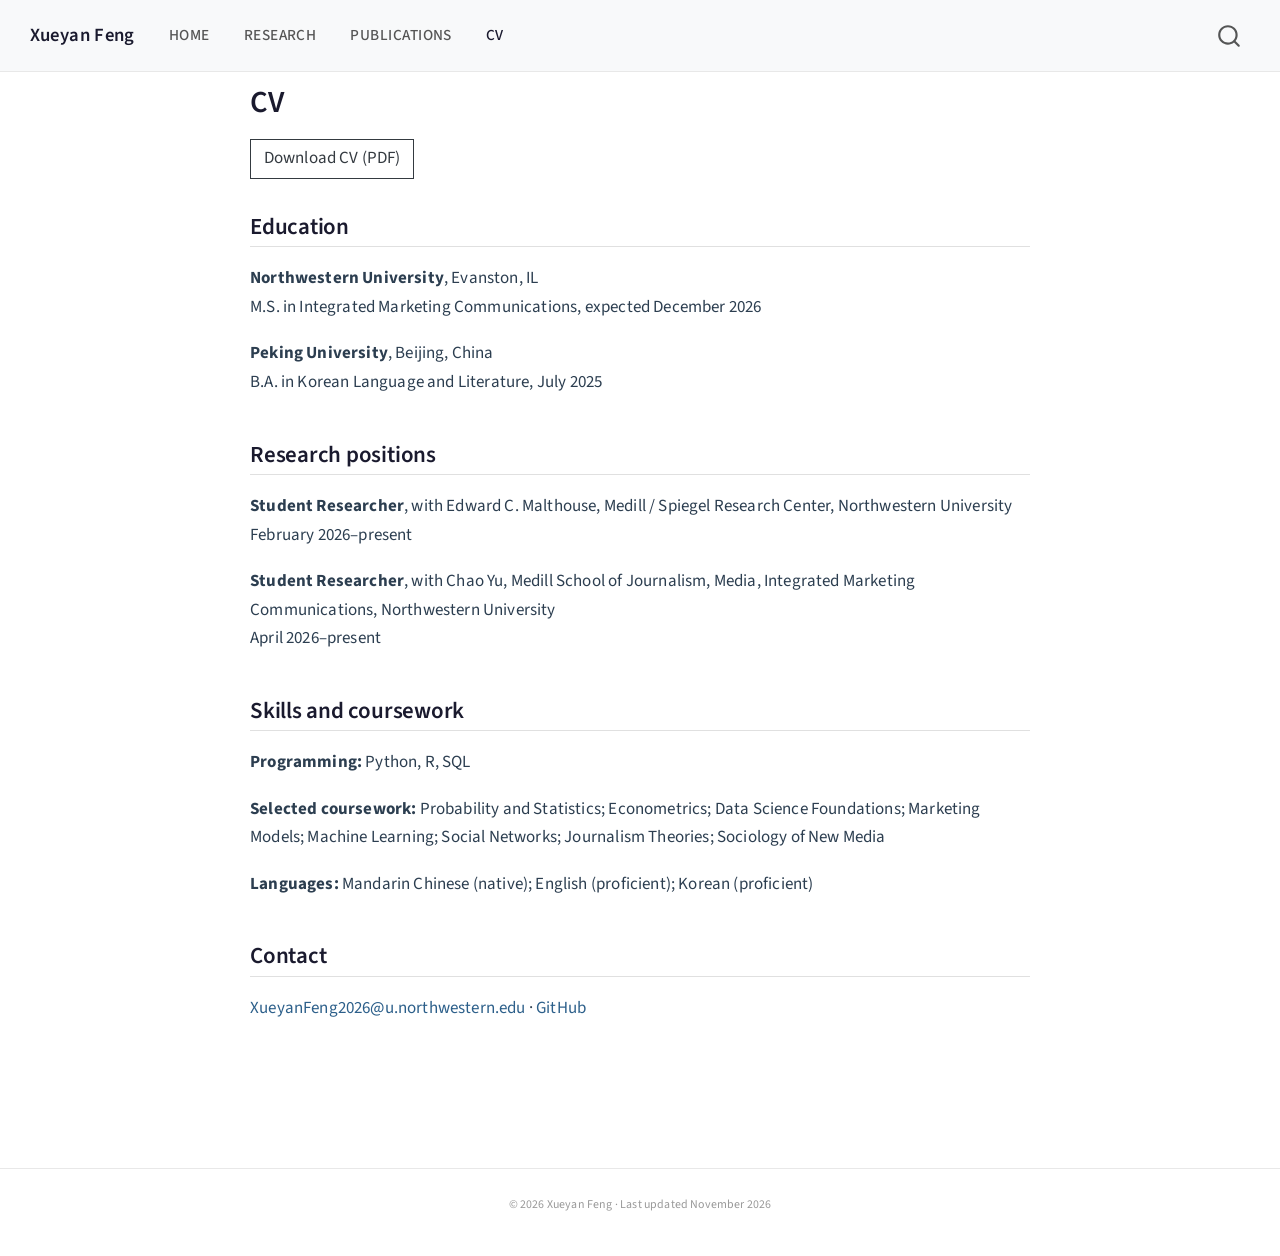
==== cv.html @ 7c557d9b "Publish academic website Co-Authored-By: Claude Opus 5.5 <noreply@anthropic.com> Claude-Session: htt" ====
<!DOCTYPE html>
<html xmlns="http://www.w3.org/1999/xhtml" lang="en" xml:lang="en"><head>

<meta charset="utf-8">
<meta name="generator" content="quarto-1.11.9">

<meta name="viewport" content="width=device-width, initial-scale=1.0, user-scalable=yes">


<title>CV – Xueyan Feng</title>
<style>
/* Default styles provided by pandoc.
** See https://pandoc.org/MANUAL.html#variables-for-html for config info.
*/
span.smallcaps{font-variant: small-caps;}
div.columns{display: flex; gap: 1.5em;}
div.column{flex: auto;}
@media screen {
div.columns{gap: min(4vw, 1.5em);}
div.column{overflow-x: auto;}
}
div.hanging-indent{margin-left: 1.5em; text-indent: -1.5em;}
ul.task-list{list-style: none;}
ul.task-list li input[type="checkbox"] {
  width: 0.8em;
  margin: 0 0.8em 0.2em -1em; /* quarto-specific, see https://github.com/quarto-dev/quarto-cli/issues/4556 */ 
  vertical-align: middle;
}
</style>


<script src="site_libs/quarto-nav/quarto-nav.js"></script>
<script src="site_libs/quarto-nav/headroom.min.js"></script>
<script src="site_libs/clipboard/clipboard.min.js"></script>
<script src="site_libs/quarto-search/autocomplete.umd.js"></script>
<script src="site_libs/quarto-search/fuse.min.js"></script>
<script src="site_libs/quarto-search/quarto-search.js"></script>
<meta name="quarto:offset" content="./">
<script src="site_libs/quarto-html/quarto.js" type="module"></script>
<script src="site_libs/quarto-html/tabsets/tabsets.js" type="module"></script>
<script src="site_libs/quarto-html/scrollable-regions/scrollable-regions.js" type="module"></script>
<script src="site_libs/quarto-html/popper.min.js"></script>
<script src="site_libs/quarto-html/tippy.umd.min.js"></script>
<script src="site_libs/quarto-html/anchor.min.js"></script>
<link href="site_libs/quarto-html/tippy.css" rel="stylesheet">
<link href="site_libs/quarto-html/quarto-syntax-highlighting-63b5708e65d6cd79cd7618c58d0c21e7.css" rel="stylesheet" id="quarto-text-highlighting-styles">
<script src="site_libs/bootstrap/bootstrap.min.js"></script>
<link href="site_libs/bootstrap/bootstrap-icons.css" rel="stylesheet">
<link href="site_libs/bootstrap/bootstrap-f89d68873f5cbb4ab34755326dc556c0.min.css" rel="stylesheet" append-hash="true" id="quarto-bootstrap" data-mode="light">
<script id="quarto-search-options" type="application/json">{
  "location": "navbar",
  "copy-button": false,
  "collapse-after": 3,
  "panel-placement": "end",
  "type": "overlay",
  "limit": 50,
  "keyboard-shortcut": [
    "f",
    "/",
    "s"
  ],
  "show-item-context": false,
  "language": {
    "search-no-results-text": "No results",
    "search-matching-documents-text": "matching documents",
    "search-copy-link-title": "Copy link to search",
    "search-hide-matches-text": "Hide additional matches",
    "search-more-match-text": "more match in this document",
    "search-more-matches-text": "more matches in this document",
    "search-clear-button-title": "Clear",
    "search-text-placeholder": "",
    "search-detached-cancel-button-title": "Cancel",
    "search-submit-button-title": "Submit",
    "search-label": "Search"
  }
}</script>


<link rel="stylesheet" href="styles.css">
<meta property="og:title" content="CV – Xueyan Feng">
<meta property="og:description" content="Xueyan Feng studies how people judge messages when AI takes part in writing or selecting them.">
<meta property="og:site_name" content="Xueyan Feng">
</head>

<body class="nav-fixed fullcontent quarto-light"><a id="quarto-skip-link" class="visually-hidden-focusable" href="#quarto-document-content">Skip to main content</a>

<div id="quarto-search-results"></div>
  <header id="quarto-header" class="headroom fixed-top">
    <nav class="navbar navbar-expand-lg " data-bs-theme="dark" aria-label="Site">
      <div class="navbar-container container-fluid">
      <div class="navbar-brand-container mx-auto">
    <a class="navbar-brand" href="./index.html">
    <span class="navbar-title">Xueyan Feng</span>
    </a>
  </div>
          <button class="navbar-toggler" type="button" data-bs-toggle="collapse" data-bs-target="#navbarCollapse" aria-controls="navbarCollapse" aria-expanded="false" aria-label="Toggle navigation" onclick="if (window.quartoToggleHeadroom) { window.quartoToggleHeadroom(); }">
  <span class="navbar-toggler-icon"></span>
</button>
          <div class="collapse navbar-collapse" id="navbarCollapse">
            <ul class="navbar-nav navbar-nav-scroll me-auto">
  <li class="nav-item">
    <a class="nav-link" href="./index.html"> 
<span class="menu-text">Home</span></a>
  </li>  
  <li class="nav-item">
    <a class="nav-link" href="./research.html"> 
<span class="menu-text">Research</span></a>
  </li>  
  <li class="nav-item">
    <a class="nav-link" href="./publications.html"> 
<span class="menu-text">Publications</span></a>
  </li>  
  <li class="nav-item">
    <a class="nav-link active" href="./cv.html" aria-current="page"> 
<span class="menu-text">CV</span></a>
  </li>  
</ul>
          </div> <!-- /navcollapse -->
            <div class="quarto-navbar-tools">
</div>
            <div id="quarto-search" class="" title="Search"></div>
      </div> <!-- /container-fluid -->
    </nav>
</header>
<!-- content -->
<div id="quarto-content" class="quarto-container page-columns page-rows-contents page-layout-article page-navbar">
<!-- sidebar -->
<!-- margin-sidebar -->
    
<!-- main -->
<main class="content" id="quarto-document-content" tabindex="-1">

<header id="title-block-header" class="quarto-title-block default">
<div class="quarto-title">
<h1 class="title">CV</h1>
</div>



<div class="quarto-title-meta">

    
  
    
  </div>
  


</header>


<p><a href="Xueyan_Feng_Academic_CV.pdf" class="btn btn-outline-dark">Download CV (PDF)</a></p>
<section id="education" class="level2">
<h2 class="anchored" data-anchor-id="education">Education</h2>
<p><strong>Northwestern University</strong>, Evanston, IL<br>
M.S. in Integrated Marketing Communications, expected December 2026</p>
<p><strong>Peking University</strong>, Beijing, China<br>
B.A. in Korean Language and Literature, July 2025</p>
</section>
<section id="research-positions" class="level2">
<h2 class="anchored" data-anchor-id="research-positions">Research positions</h2>
<p><strong>Student Researcher</strong>, with Edward C. Malthouse, Medill / Spiegel Research Center, Northwestern University<br>
February 2026–present</p>
<p><strong>Student Researcher</strong>, with Chao Yu, Medill School of Journalism, Media, Integrated Marketing Communications, Northwestern University<br>
April 2026–present</p>
</section>
<section id="skills-and-coursework" class="level2">
<h2 class="anchored" data-anchor-id="skills-and-coursework">Skills and coursework</h2>
<p><strong>Programming:</strong> Python, R, SQL</p>
<p><strong>Selected coursework:</strong> Probability and Statistics; Econometrics; Data Science Foundations; Marketing Models; Machine Learning; Social Networks; Journalism Theories; Sociology of New Media</p>
<p><strong>Languages:</strong> Mandarin Chinese (native); English (proficient); Korean (proficient)</p>
</section>
<section id="contact" class="level2">
<h2 class="anchored" data-anchor-id="contact">Contact</h2>
<p><a href="mailto:XueyanFeng2026@u.northwestern.edu">XueyanFeng2026@u.northwestern.edu</a> · <a href="https://github.com/xueyan-feng">GitHub</a></p>


</section>

</main> <!-- /main -->
<script id="quarto-html-after-body" type="application/javascript">
  window.document.addEventListener("DOMContentLoaded", function (event) {
    const icon = "";
    const anchorJS = new window.AnchorJS();
    anchorJS.options = {
      placement: 'right',
      icon: icon
    };
    anchorJS.add('.anchored');
    const isCodeAnnotation = (el) => {
      for (const clz of el.classList) {
        if (clz.startsWith('code-annotation-')) {                     
          return true;
        }
      }
      return false;
    }
    const onCopySuccess = function(e) {
      // button target
      const button = e.trigger;
      // don't keep focus
      button.blur();
      // flash "checked"
      button.classList.add('code-copy-button-checked');
      var currentTitle = button.getAttribute("title");
      button.setAttribute("title", "Copied!");
      let tooltip;
      if (window.bootstrap) {
        button.setAttribute("data-bs-toggle", "tooltip");
        button.setAttribute("data-bs-placement", "left");
        button.setAttribute("data-bs-title", "Copied!");
        tooltip = new bootstrap.Tooltip(button, 
          { trigger: "manual", 
            customClass: "code-copy-button-tooltip",
            offset: [0, -8]});
        tooltip.show();    
      }
      setTimeout(function() {
        if (tooltip) {
          tooltip.hide();
          button.removeAttribute("data-bs-title");
          button.removeAttribute("data-bs-toggle");
          button.removeAttribute("data-bs-placement");
        }
        button.setAttribute("title", currentTitle);
        button.classList.remove('code-copy-button-checked');
      }, 1000);
      // clear code selection
      e.clearSelection();
    }
    const getTextToCopy = function(trigger) {
      const outerScaffold = trigger.parentElement.cloneNode(true);
      const codeEl = outerScaffold.querySelector('code');
      for (const childEl of codeEl.children) {
        if (isCodeAnnotation(childEl)) {
          childEl.remove();
        }
      }
      return codeEl.innerText;
    }
    const clipboard = new window.ClipboardJS('.code-copy-button:not([data-in-quarto-modal])', {
      text: getTextToCopy
    });
    clipboard.on('success', onCopySuccess);
    if (window.document.getElementById('quarto-embedded-source-code-modal')) {
      const clipboardModal = new window.ClipboardJS('.code-copy-button[data-in-quarto-modal]', {
        text: getTextToCopy,
        container: window.document.getElementById('quarto-embedded-source-code-modal')
      });
      clipboardModal.on('success', onCopySuccess);
    }
      var localhostRegex = new RegExp(/^(?:http|https):\/\/localhost\:?[0-9]*\//);
      var mailtoRegex = new RegExp(/^mailto:/);
        var filterRegex = new RegExp("https:\/\/xueyan-feng\.github\.io");
      const newWindowLabel = "(opens in a new tab)";
      const newWindowNoteId = "quarto-ext-newwindow-label";
      // Links reference one hidden label through aria-describedby, so the
      // announcement never changes their accessible name.
      var describeNewWindow = (link) => {
        if (!window.document.getElementById(newWindowNoteId)) {
          var newWindowNote = window.document.createElement("span");
          newWindowNote.id = newWindowNoteId;
          newWindowNote.hidden = true;
          newWindowNote.textContent = newWindowLabel;
          window.document.body.appendChild(newWindowNote);
        }
        var describedBy = (link.getAttribute("aria-describedby") || "").split(/\s+/).filter(Boolean);
        if (!describedBy.includes(newWindowNoteId)) {
          describedBy.push(newWindowNoteId);
          link.setAttribute("aria-describedby", describedBy.join(" "));
        }
      }
      var isInternal = (href) => {
          return filterRegex.test(href) || localhostRegex.test(href) || mailtoRegex.test(href);
      }
      // Inspect non-navigation links and adorn them if external
      window.quartoDecorateExternalLinks = function (root) {
     var links = (root || window.document).querySelectorAll('a[href]:not(.nav-link):not(.navbar-brand):not(.toc-action):not(.sidebar-link):not(.sidebar-item-toggle):not(.pagination-link):not(.no-external):not([aria-hidden]):not(.dropdown-item):not(.quarto-navigation-tool):not(.about-link)');
      for (var i=0; i<links.length; i++) {
        const link = links[i];
        if (!isInternal(link.href)) {
          // undo the damage that might have been done by quarto-nav.js in the case of
          // links that we want to consider external
          if (link.dataset.originalHref !== undefined) {
            link.href = link.dataset.originalHref;
          }
            // target, if specified
            link.setAttribute("target", "_blank");
            if (link.getAttribute("rel") === null) {
              link.setAttribute("rel", "noopener");
            }
            describeNewWindow(link);
          if (!link.classList.contains('no-external-icon')) {
          }
        }
      }
      };
      window.quartoDecorateExternalLinks(window.document);
    // Esc closes the popup (WCAG 1.4.13) and focus leaving both trigger and
    // popup closes it (WCAG 2.4.11); tippy handles neither for interactive popups.
    const hideOnEscAndFocusOut = {
      name: 'hideOnEscAndFocusOut',
      defaultValue: true,
      fn(instance) {
        const dismiss = () => {
          // A show scheduled by the trigger delay would otherwise reopen it
          instance.clearDelayTimeouts();
          instance.hide();
        };
        const onKeyDown = (event) => {
          if (event.key !== 'Escape') {
            return;
          }
          // Keep Esc from also reaching page handlers (e.g. reveal.js overview),
          // except an open reveal.js slide menu, which Esc should close too.
          // The menu handles keys only when its keyboard option is on.
          const menuHandlesEsc = window.Reveal?.getPlugin?.('menu')?.isOpen() &&
            window.Reveal.getConfig().menu?.keyboard !== false;
          if (!menuHandlesEsc) {
            event.stopPropagation();
          }
          if (instance.popper.contains(window.document.activeElement)) {
            // Disabled while refocusing so the focus trigger does not reopen it
            instance.disable();
            instance.reference.focus();
            instance.enable();
          }
          dismiss();
        };
        const onFocusOut = (event) => {
          const target = event.relatedTarget;
          if (target && !instance.reference.contains(target) &&
              !instance.popper.contains(target)) {
            dismiss();
          }
        };
        // On the trigger too: a click trigger (code-annotations: select) has no
        // blur handling. Attached for the instance's lifetime so leaving the
        // trigger also cancels a show still pending on the trigger delay.
        instance.reference.addEventListener('focusout', onFocusOut);
        return {
          onShow() {
            window.document.addEventListener('keydown', onKeyDown, true);
            instance.popper.addEventListener('focusout', onFocusOut);
          },
          onHide() {
            window.document.removeEventListener('keydown', onKeyDown, true);
            instance.popper.removeEventListener('focusout', onFocusOut);
          },
          onDestroy() {
            instance.reference.removeEventListener('focusout', onFocusOut);
          },
        };
      },
    };
    function tippyHover(el, contentFn, onTriggerFn, onUntriggerFn) {
      const config = {
        allowHTML: true,
        maxWidth: 500,
        delay: 100,
        arrow: false,
        appendTo: function(el) {
            return el.parentElement;
        },
        interactive: true,
        interactiveBorder: 10,
        theme: 'quarto',
        placement: 'bottom-start',
        plugins: [hideOnEscAndFocusOut],
      };
      if (contentFn) {
        config.content = contentFn;
      }
      if (onTriggerFn) {
        config.onTrigger = onTriggerFn;
      }
      if (onUntriggerFn) {
        config.onUntrigger = onUntriggerFn;
      }
      window.tippy(el, config); 
    }
    const noterefs = window.document.querySelectorAll('a[role="doc-noteref"]');
    for (var i=0; i<noterefs.length; i++) {
      const ref = noterefs[i];
      tippyHover(ref, function() {
        // use id or data attribute instead here
        let href = ref.getAttribute('data-footnote-href') || ref.getAttribute('href');
        try { href = new URL(href).hash; } catch {}
        const id = href.replace(/^#\/?/, "");
        const note = window.document.getElementById(id);
        if (note) {
          return note.innerHTML;
        } else {
          return "";
        }
      });
    }
    const xrefs = window.document.querySelectorAll('a.quarto-xref');
    const processXRef = (id, note) => {
      // Strip column container classes
      const stripColumnClz = (el) => {
        el.classList.remove("page-full", "page-columns");
        if (el.children) {
          for (const child of el.children) {
            stripColumnClz(child);
          }
        }
      }
      stripColumnClz(note)
      if (id === null || id.startsWith('sec-')) {
        // Special case sections, only their first couple elements
        const container = document.createElement("div");
        if (note.children && note.children.length > 2) {
          container.appendChild(note.children[0].cloneNode(true));
          for (let i = 1; i < note.children.length; i++) {
            const child = note.children[i];
            if (child.tagName === "P" && child.innerText === "") {
              continue;
            } else {
              container.appendChild(child.cloneNode(true));
              break;
            }
          }
          if (window.Quarto?.typesetMath) {
            window.Quarto.typesetMath(container);
          }
          return container.innerHTML
        } else {
          if (window.Quarto?.typesetMath) {
            window.Quarto.typesetMath(note);
          }
          return note.innerHTML;
        }
      } else {
        // Remove any anchor links if they are present
        const anchorLink = note.querySelector('a.anchorjs-link');
        if (anchorLink) {
          anchorLink.remove();
        }
        if (window.Quarto?.typesetMath) {
          window.Quarto.typesetMath(note);
        }
        if (note.classList.contains("callout")) {
          return note.outerHTML;
        } else {
          return note.innerHTML;
        }
      }
    }
    for (var i=0; i<xrefs.length; i++) {
      const xref = xrefs[i];
      tippyHover(xref, undefined, function(instance) {
        instance.disable();
        let url = xref.getAttribute('href');
        let hash = undefined; 
        if (url.startsWith('#')) {
          hash = url;
        } else {
          try { hash = new URL(url).hash; } catch {}
        }
        if (hash) {
          const id = hash.replace(/^#\/?/, "");
          const note = window.document.getElementById(id);
          if (note !== null) {
            try {
              const html = processXRef(id, note.cloneNode(true));
              instance.setContent(html);
            } finally {
              instance.enable();
              instance.show();
            }
          } else {
            // See if we can fetch this
            fetch(url.split('#')[0])
            .then(res => res.text())
            .then(html => {
              const parser = new DOMParser();
              const htmlDoc = parser.parseFromString(html, "text/html");
              const note = htmlDoc.getElementById(id);
              if (note !== null) {
                const html = processXRef(id, note);
                instance.setContent(html);
              } 
            }).finally(() => {
              instance.enable();
              instance.show();
            });
          }
        } else {
          // See if we can fetch a full url (with no hash to target)
          // This is a special case and we should probably do some content thinning / targeting
          fetch(url)
          .then(res => res.text())
          .then(html => {
            const parser = new DOMParser();
            const htmlDoc = parser.parseFromString(html, "text/html");
            const note = htmlDoc.querySelector('main.content');
            if (note !== null) {
              // This should only happen for chapter cross references
              // (since there is no id in the URL)
              // remove the first header
              if (note.children.length > 0 && note.children[0].tagName === "HEADER") {
                note.children[0].remove();
              }
              const html = processXRef(null, note);
              instance.setContent(html);
            } 
          }).finally(() => {
            instance.enable();
            instance.show();
          });
        }
      }, function(instance) {
      });
    }
        let selectedAnnoteEl;
        const selectorForAnnotation = ( cell, annotation) => {
          let cellAttr = 'data-code-cell="' + cell + '"';
          let lineAttr = 'data-code-annotation="' +  annotation + '"';
          const selector = 'span[' + cellAttr + '][' + lineAttr + ']';
          return selector;
        }
        const selectCodeLines = (annoteEl) => {
          const doc = window.document;
          const targetCell = annoteEl.getAttribute("data-target-cell");
          const targetAnnotation = annoteEl.getAttribute("data-target-annotation");
          const annoteSpan = window.document.querySelector(selectorForAnnotation(targetCell, targetAnnotation));
          const lines = annoteSpan.getAttribute("data-code-lines").split(",");
          const lineIds = lines.map((line) => {
            return targetCell + "-" + line;
          })
          // Each band is positioned against its own containing block, which is
          // not the offsetParent of the lines, so place it from client rects.
          const placeBand = (band, firstEl, lastEl, codeBlock) => {
            const container = band.offsetParent;
            if (container === null) {
              return;
            }
            const containerRect = container.getBoundingClientRect();
            // Reveal.js scales slides with a transform, so convert client
            // pixels back to the CSS pixels of the container.
            const scale = containerRect.height / container.offsetHeight || 1;
            const firstRect = firstEl.getBoundingClientRect();
            const lastRect = lastEl.getBoundingClientRect();
            const top = (firstRect.top - containerRect.top) / scale - container.clientTop + container.scrollTop;
            const height = (lastRect.bottom - firstRect.top) / scale;
            band.style.top = top - 2 + "px";
            band.style.height = height + 4 + "px";
            if (codeBlock) {
              // Without the copy button wrapper, the containing block is wider
              // than the code block, so span the code block explicitly.
              const blockRect = codeBlock.getBoundingClientRect();
              band.style.left = (blockRect.left - containerRect.left) / scale - container.clientLeft + container.scrollLeft + "px";
              band.style.width = blockRect.width / scale + "px";
            }
          };
          if (lineIds.length > 0) {
            const el = window.document.getElementById(lineIds[0]);
            const lastEl = window.document.getElementById(lineIds[lineIds.length - 1]);
            const parent = el.parentElement.parentElement;
            // cook up a div (if necessary) and position it
            let div = window.document.getElementById("code-annotation-line-highlight");
            if (div === null) {
              div = window.document.createElement("div");
              div.setAttribute("id", "code-annotation-line-highlight");
              div.style.position = 'absolute';
              parent.appendChild(div);
            }
            placeBand(div, el, lastEl, parent.closest("div.sourceCode") || parent);
            let gutterDiv = window.document.getElementById("code-annotation-line-highlight-gutter");
            if (gutterDiv === null) {
              gutterDiv = window.document.createElement("div");
              gutterDiv.setAttribute("id", "code-annotation-line-highlight-gutter");
              gutterDiv.style.position = 'absolute';
              const codeCell = window.document.getElementById(targetCell);
              const gutter = codeCell.querySelector('.code-annotation-gutter');
              gutter.appendChild(gutterDiv);
            }
            placeBand(gutterDiv, el, lastEl);
            selectedAnnoteEl = annoteEl;
          }
        };
        const unselectCodeLines = () => {
          const elementsIds = ["code-annotation-line-highlight", "code-annotation-line-highlight-gutter"];
          elementsIds.forEach((elId) => {
            const div = window.document.getElementById(elId);
            if (div) {
              div.remove();
            }
          });
          selectedAnnoteEl = undefined;
        };
          // Handle positioning of the toggle
      window.addEventListener(
        "resize",
        throttle(() => {
          elRect = undefined;
          if (selectedAnnoteEl) {
            selectCodeLines(selectedAnnoteEl);
          }
        }, 10)
      );
      function throttle(fn, ms) {
      let throttle = false;
      let timer;
        return (...args) => {
          if(!throttle) { // first call gets through
              fn.apply(this, args);
              throttle = true;
          } else { // all the others get throttled
              if(timer) clearTimeout(timer); // cancel #2
              timer = setTimeout(() => {
                fn.apply(this, args);
                timer = throttle = false;
              }, ms);
          }
        };
      }
        // Attach click handler to the DT
        const annoteDls = window.document.querySelectorAll('dt[data-target-cell]');
        for (const annoteDlNode of annoteDls) {
          annoteDlNode.addEventListener('click', (event) => {
            const clickedEl = event.target;
            if (clickedEl !== selectedAnnoteEl) {
              unselectCodeLines();
              const activeEl = window.document.querySelector('dt[data-target-cell].code-annotation-active');
              if (activeEl) {
                activeEl.classList.remove('code-annotation-active');
              }
              selectCodeLines(clickedEl);
              clickedEl.classList.add('code-annotation-active');
            } else {
              // Unselect the line
              unselectCodeLines();
              clickedEl.classList.remove('code-annotation-active');
            }
          });
        }
    const findCites = (el) => {
      const parentEl = el.parentElement;
      if (parentEl) {
        const cites = parentEl.dataset.cites;
        if (cites) {
          return {
            el,
            cites: cites.split(' ')
          };
        } else {
          return findCites(el.parentElement)
        }
      } else {
        return undefined;
      }
    };
    var bibliorefs = window.document.querySelectorAll('a[role="doc-biblioref"]');
    for (var i=0; i<bibliorefs.length; i++) {
      const ref = bibliorefs[i];
      const citeInfo = findCites(ref);
      if (citeInfo) {
        tippyHover(citeInfo.el, function() {
          var popup = window.document.createElement('div');
          citeInfo.cites.forEach(function(cite) {
            var citeDiv = window.document.createElement('div');
            citeDiv.classList.add('hanging-indent');
            citeDiv.classList.add('csl-entry');
            var biblioDiv = window.document.getElementById('ref-' + cite);
            if (biblioDiv) {
              citeDiv.innerHTML = biblioDiv.innerHTML;
            }
            popup.appendChild(citeDiv);
          });
          return popup.innerHTML;
        });
      }
    }
  });
  </script>
  <script type="application/javascript">
  window.quartoScrollableRegionsLabels = {"code":"Scrollable code","output":"Scrollable output"};
  </script>
</div> <!-- /content -->
<footer class="footer">
  <div class="nav-footer">
    <div class="nav-footer-left">
      &nbsp;
    </div>   
    <div class="nav-footer-center">
<p>© 2026 Xueyan Feng · Last updated November 2026</p>
</div>
    <div class="nav-footer-right">
      &nbsp;
    </div>
  </div>
</footer>




</body></html>
---- site_libs/quarto-html/tippy.css ----
.tippy-box[data-animation=fade][data-state=hidden]{opacity:0}[data-tippy-root]{max-width:calc(100vw - 10px)}.tippy-box{position:relative;background-color:#333;color:#fff;border-radius:4px;font-size:14px;line-height:1.4;white-space:normal;outline:0;transition-property:transform,visibility,opacity}.tippy-box[data-placement^=top]>.tippy-arrow{bottom:0}.tippy-box[data-placement^=top]>.tippy-arrow:before{bottom:-7px;left:0;border-width:8px 8px 0;border-top-color:initial;transform-origin:center top}.tippy-box[data-placement^=bottom]>.tippy-arrow{top:0}.tippy-box[data-placement^=bottom]>.tippy-arrow:before{top:-7px;left:0;border-width:0 8px 8px;border-bottom-color:initial;transform-origin:center bottom}.tippy-box[data-placement^=left]>.tippy-arrow{right:0}.tippy-box[data-placement^=left]>.tippy-arrow:before{border-width:8px 0 8px 8px;border-left-color:initial;right:-7px;transform-origin:center left}.tippy-box[data-placement^=right]>.tippy-arrow{left:0}.tippy-box[data-placement^=right]>.tippy-arrow:before{left:-7px;border-width:8px 8px 8px 0;border-right-color:initial;transform-origin:center right}.tippy-box[data-inertia][data-state=visible]{transition-timing-function:cubic-bezier(.54,1.5,.38,1.11)}.tippy-arrow{width:16px;height:16px;color:#333}.tippy-arrow:before{content:"";position:absolute;border-color:transparent;border-style:solid}.tippy-content{position:relative;padding:5px 9px;z-index:1}
---- site_libs/quarto-html/quarto-syntax-highlighting-63b5708e65d6cd79cd7618c58d0c21e7.css ----
/* quarto syntax highlight colors */
:root {
  --quarto-hl-ot-color: #003B4F;
  --quarto-hl-at-color: #657422;
  --quarto-hl-ss-color: #20794D;
  --quarto-hl-an-color: #5E5E5E;
  --quarto-hl-fu-color: #4758AB;
  --quarto-hl-st-color: #20794D;
  --quarto-hl-cf-color: #003B4F;
  --quarto-hl-op-color: #5E5E5E;
  --quarto-hl-er-color: #AD0000;
  --quarto-hl-bn-color: #AD0000;
  --quarto-hl-al-color: #AD0000;
  --quarto-hl-va-color: #111111;
  --quarto-hl-bu-color: inherit;
  --quarto-hl-ex-color: inherit;
  --quarto-hl-pp-color: #AD0000;
  --quarto-hl-in-color: #5E5E5E;
  --quarto-hl-vs-color: #20794D;
  --quarto-hl-wa-color: #5E5E5E;
  --quarto-hl-do-color: #5E5E5E;
  --quarto-hl-im-color: #00769E;
  --quarto-hl-ch-color: #20794D;
  --quarto-hl-dt-color: #AD0000;
  --quarto-hl-fl-color: #AD0000;
  --quarto-hl-co-color: #5E5E5E;
  --quarto-hl-cv-color: #5E5E5E;
  --quarto-hl-cn-color: #8f5902;
  --quarto-hl-sc-color: #5E5E5E;
  --quarto-hl-dv-color: #AD0000;
  --quarto-hl-kw-color: #003B4F;
}

/* other quarto variables */
:root {
  --quarto-font-monospace: SFMono-Regular, Menlo, Monaco, Consolas, "Liberation Mono", "Courier New", monospace;
}

/* syntax highlight based on Pandoc's rules */
pre > code.sourceCode > span {
  color: #003B4F;
}

code.sourceCode > span {
  color: #003B4F;
}

div.sourceCode,
div.sourceCode pre.sourceCode {
  color: #003B4F;
}

/* Normal */
code span {
  color: #003B4F;
}

/* Alert */
code span.al {
  color: #AD0000;
  font-style: inherit;
}

/* Annotation */
code span.an {
  color: #5E5E5E;
  font-style: inherit;
}

/* Attribute */
code span.at {
  color: #657422;
  font-style: inherit;
}

/* BaseN */
code span.bn {
  color: #AD0000;
  font-style: inherit;
}

/* BuiltIn */
code span.bu {
  font-style: inherit;
}

/* ControlFlow */
code span.cf {
  color: #003B4F;
  font-weight: bold;
  font-style: inherit;
}

/* Char */
code span.ch {
  color: #20794D;
  font-style: inherit;
}

/* Constant */
code span.cn {
  color: #8f5902;
  font-style: inherit;
}

/* Comment */
code span.co {
  color: #5E5E5E;
  font-style: inherit;
}

/* CommentVar */
code span.cv {
  color: #5E5E5E;
  font-style: italic;
}

/* Documentation */
code span.do {
  color: #5E5E5E;
  font-style: italic;
}

/* DataType */
code span.dt {
  color: #AD0000;
  font-style: inherit;
}

/* DecVal */
code span.dv {
  color: #AD0000;
  font-style: inherit;
}

/* Error */
code span.er {
  color: #AD0000;
  font-style: inherit;
}

/* Extension */
code span.ex {
  font-style: inherit;
}

/* Float */
code span.fl {
  color: #AD0000;
  font-style: inherit;
}

/* Function */
code span.fu {
  color: #4758AB;
  font-style: inherit;
}

/* Import */
code span.im {
  color: #00769E;
  font-style: inherit;
}

/* Information */
code span.in {
  color: #5E5E5E;
  font-style: inherit;
}

/* Keyword */
code span.kw {
  color: #003B4F;
  font-weight: bold;
  font-style: inherit;
}

/* Operator */
code span.op {
  color: #5E5E5E;
  font-style: inherit;
}

/* Other */
code span.ot {
  color: #003B4F;
  font-style: inherit;
}

/* Preprocessor */
code span.pp {
  color: #AD0000;
  font-style: inherit;
}

/* SpecialChar */
code span.sc {
  color: #5E5E5E;
  font-style: inherit;
}

/* SpecialString */
code span.ss {
  color: #20794D;
  font-style: inherit;
}

/* String */
code span.st {
  color: #20794D;
  font-style: inherit;
}

/* Variable */
code span.va {
  color: #111111;
  font-style: inherit;
}

/* VerbatimString */
code span.vs {
  color: #20794D;
  font-style: inherit;
}

/* Warning */
code span.wa {
  color: #5E5E5E;
  font-style: italic;
}

.prevent-inlining {
  content: "</";
}

/*# sourceMappingURL=054cc16b9e9817627be6994582d2ffb5.css.map */
---- styles.css ----
/* ============================================================
   Xueyan Feng — Academic Website
   Custom CSS for Quarto (cosmo theme base)
   Editorial, typographic, restrained
   ============================================================ */

/* --- Typography & Base --- */

body {
  color: #2c3e50;
  line-height: 1.68;
  letter-spacing: 0.01em;
}

h1, h2, h3, h4, h5, h6 {
  color: #1a1a2e;
  font-weight: 600;
  letter-spacing: -0.01em;
}

h1 { font-size: 2rem; margin-bottom: 0.5rem; }

h2 {
  font-size: 1.35rem;
  margin-top: 2.6rem;
  margin-bottom: 1rem;
  padding-bottom: 0.35rem;
  border-bottom: 1px solid #e0e0e0;
}

h3 {
  font-size: 1.1rem;
  line-height: 1.45;
  margin-top: 2rem;
  margin-bottom: 0.3rem;
}

p { margin-bottom: 1.05rem; }

/* --- Navbar --- */

.navbar {
  border-bottom: 1px solid #e8e8e8;
  padding-top: 0.8rem;
  padding-bottom: 0.8rem;
}

.navbar-brand {
  font-weight: 600;
  font-size: 1.1rem;
  color: #1a1a2e !important;
  letter-spacing: 0.02em;
}

.navbar-nav .nav-link {
  font-size: 0.9rem;
  font-weight: 500;
  color: #555 !important;
  letter-spacing: 0.03em;
  text-transform: uppercase;
  padding-left: 1rem !important;
  padding-right: 1rem !important;
  transition: color 0.2s ease;
}

.navbar-nav .nav-link:hover,
.navbar-nav .nav-link.active { color: #1a1a2e !important; }

/* --- Homepage Hero --- */

.hero-section { margin-bottom: 0.5rem; align-items: start; }

.hero-headshot {
  max-width: 220px;
  width: 100%;
  object-fit: cover;
  object-position: top;
  aspect-ratio: 3 / 4;
}

.hero-image-col { text-align: right; }
.hero-image-col p { margin-bottom: 0; }

.link-row {
  margin-top: 1.1rem;
  font-size: 0.97rem;
}

/* --- Homepage project list --- */

.project-list p {
  margin-bottom: 1.25rem;
  font-size: 0.97rem;
}

.project-list em { color: #666; }

/* --- Research page --- */

.project-meta {
  display: block;
  font-size: 0.9rem;
  color: #6b6b6b;
  margin-bottom: 0.8rem;
}

.study {
  border-left: 3px solid #e3e7ec;
  padding-left: 1rem;
  margin-bottom: 1.6rem;
}

.study p {
  margin-bottom: 0.55rem;
  font-size: 0.96rem;
}

.study strong { color: #1a1a2e; }

/* --- Publications --- */

.pub-list p {
  padding-left: 1.6rem;
  text-indent: -1.6rem;
  margin-bottom: 1.1rem;
  font-size: 0.97rem;
}

.pub-status {
  display: block;
  text-indent: 0;
  font-size: 0.9rem;
  color: #6b6b6b;
  margin-top: 0.15rem;
}

/* --- Content Pages --- */

.quarto-title h1.title { font-size: 1.8rem; margin-bottom: 0.3rem; }

main {
  max-width: 780px;
  margin: 0 auto;
  padding-top: 2rem;
}

/* --- Links --- */

a {
  color: #2c5f8a;
  text-decoration: none;
  transition: color 0.2s ease;
}

a:hover { color: #1a3d5c; text-decoration: underline; }

/* --- Footer --- */

.nav-footer {
  border-top: 1px solid #e8e8e8;
  margin-top: 4rem;
  padding-top: 1.5rem;
  padding-bottom: 1.5rem;
  font-size: 0.85rem;
  color: #999;
}

/* --- Responsive --- */

@media (max-width: 768px) {
  h1 { font-size: 1.6rem; }
  h2 { font-size: 1.2rem; }
  .hero-headshot { max-width: 160px; }
  .hero-image-col { text-align: center; order: -1; margin-bottom: 0.5rem; }
}

/* --- Print --- */

@media print {
  .navbar, .nav-footer { display: none; }
  main { max-width: 100%; }
}
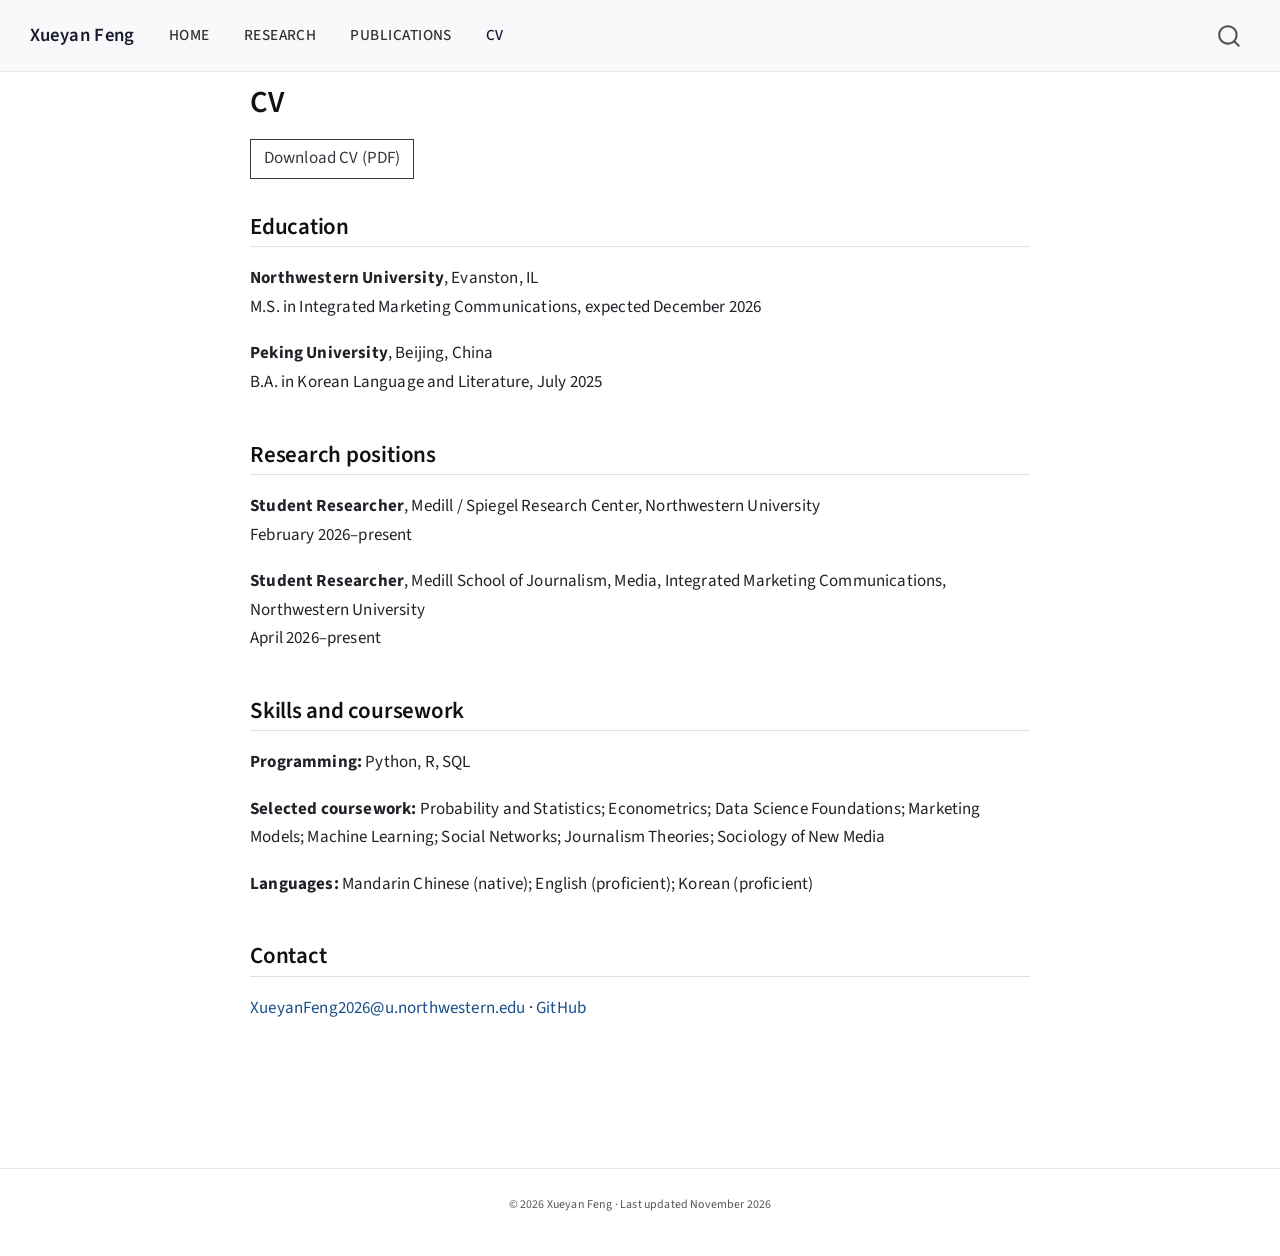
==== commit 5a8b2515: "Remove collaborator names, darken text, restructure research page Co-Authored-By: Claude Opus 5.5 <n" ====
--- a/cv.html
+++ b/cv.html
@@ -159,9 +159,9 @@
 </section>
 <section id="research-positions" class="level2">
 <h2 class="anchored" data-anchor-id="research-positions">Research positions</h2>
-<p><strong>Student Researcher</strong>, with Edward C. Malthouse, Medill / Spiegel Research Center, Northwestern University<br>
+<p><strong>Student Researcher</strong>, Medill / Spiegel Research Center, Northwestern University<br>
 February 2026–present</p>
-<p><strong>Student Researcher</strong>, with Chao Yu, Medill School of Journalism, Media, Integrated Marketing Communications, Northwestern University<br>
+<p><strong>Student Researcher</strong>, Medill School of Journalism, Media, Integrated Marketing Communications, Northwestern University<br>
 April 2026–present</p>
 </section>
 <section id="skills-and-coursework" class="level2">
--- a/styles.css
+++ b/styles.css
@@ -7,13 +7,13 @@
 /* --- Typography & Base --- */
 
 body {
-  color: #2c3e50;
+  color: #1f2328;
   line-height: 1.68;
   letter-spacing: 0.01em;
 }
 
 h1, h2, h3, h4, h5, h6 {
-  color: #1a1a2e;
+  color: #111111;
   font-weight: 600;
   letter-spacing: -0.01em;
 }
@@ -55,7 +55,7 @@
 .navbar-nav .nav-link {
   font-size: 0.9rem;
   font-weight: 500;
-  color: #555 !important;
+  color: #333 !important;
   letter-spacing: 0.03em;
   text-transform: uppercase;
   padding-left: 1rem !important;
@@ -89,33 +89,41 @@
 /* --- Homepage project list --- */
 
 .project-list p {
-  margin-bottom: 1.25rem;
+  margin-bottom: 1.3rem;
   font-size: 0.97rem;
 }
 
-.project-list em { color: #666; }
-
-/* --- Research page --- */
-
-.project-meta {
-  display: block;
+.status {
   font-size: 0.9rem;
-  color: #6b6b6b;
-  margin-bottom: 0.8rem;
+  color: #3d4249;
 }
 
-.study {
-  border-left: 3px solid #e3e7ec;
-  padding-left: 1rem;
-  margin-bottom: 1.6rem;
+/* --- Research page: label / content rows --- */
+
+.study dl {
+  display: grid;
+  grid-template-columns: 7.5rem 1fr;
+  column-gap: 1.5rem;
+  row-gap: 0.7rem;
+  margin: 0.9rem 0 2.2rem;
 }
 
-.study p {
-  margin-bottom: 0.55rem;
-  font-size: 0.96rem;
+.study dt {
+  font-size: 0.78rem;
+  font-weight: 700;
+  text-transform: uppercase;
+  letter-spacing: 0.06em;
+  color: #111111;
+  padding-top: 0.22rem;
 }
 
-.study strong { color: #1a1a2e; }
+.study dd {
+  margin: 0;
+  font-size: 0.97rem;
+  color: #1f2328;
+}
+
+.study dd p { margin: 0; }
 
 /* --- Publications --- */
 
@@ -130,7 +138,7 @@
   display: block;
   text-indent: 0;
   font-size: 0.9rem;
-  color: #6b6b6b;
+  color: #3d4249;
   margin-top: 0.15rem;
 }
 
@@ -147,12 +155,12 @@
 /* --- Links --- */
 
 a {
-  color: #2c5f8a;
+  color: #1a4f8b;
   text-decoration: none;
   transition: color 0.2s ease;
 }
 
-a:hover { color: #1a3d5c; text-decoration: underline; }
+a:hover { color: #0f3460; text-decoration: underline; }
 
 /* --- Footer --- */
 
@@ -162,7 +170,7 @@
   padding-top: 1.5rem;
   padding-bottom: 1.5rem;
   font-size: 0.85rem;
-  color: #999;
+  color: #555;
 }
 
 /* --- Responsive --- */
@@ -172,6 +180,8 @@
   h2 { font-size: 1.2rem; }
   .hero-headshot { max-width: 160px; }
   .hero-image-col { text-align: center; order: -1; margin-bottom: 0.5rem; }
+  .study dl { grid-template-columns: 1fr; row-gap: 0.15rem; }
+  .study dt { padding-top: 0.6rem; }
 }
 
 /* --- Print --- */
